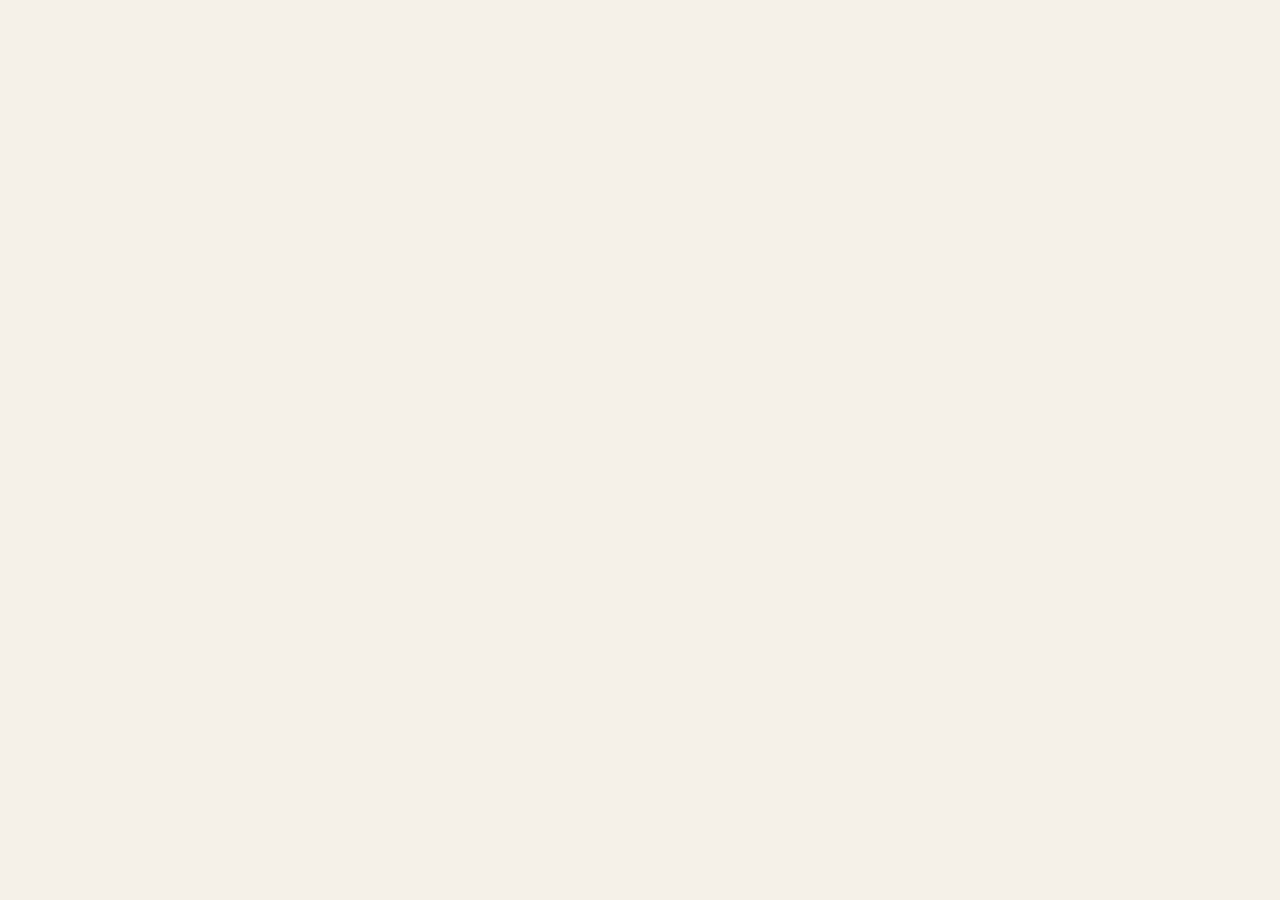
==== pages/adocao.html @ d041452e "Subindo página principal" ====
<!DOCTYPE html>
<html lang="en">
<head>
    <meta charset="UTF-8">
    <meta name="viewport" content="width=device-width, initial-scale=1.0">
    <title>Document</title>
    <link rel="stylesheet" href="../src/css/style.css">
</head>
<body>

</body>
</html>
---- src/css/style.css ----
/* Cores e fontes usadas no site */
:root {
  --verde-escuro: #254f43;
  --verde-suave: #789b83;
  --creme: #f5f1e8;
  --laranja: #e99a58;
  --grafite: #333a36;
  --branco: #ffffff;
}

/* Regras gerais */
* {
  box-sizing: border-box;
}

body {
  margin: 0;
  background: var(--creme);
  color: var(--grafite);
  font-family: Arial, sans-serif;
  line-height: 1.6;
}

a {
  color: inherit;
  text-decoration: none;
}

.container {
  width: 90%;
  max-width: 1100px;
  margin: 0 auto;
}

/* Cabeçalho e navegação */
.cabecalho {
  background: var(--branco);
  border-bottom: 1px solid #e5e2da;
}

.cabecalho-conteudo {
  min-height: 72px;
  display: flex;
  align-items: center;
  justify-content: space-between;
  gap: 20px;
}

.logo {
  color: var(--verde-escuro);
  font-size: 23px;
  font-weight: bold;
}

nav {
  display: flex;
  gap: 24px;
}

nav a {
  font-size: 14px;
}

nav a:hover,
.link:hover {
  color: var(--verde-suave);
}

.botao {
  display: inline-block;
  padding: 11px 18px;
  background: var(--verde-escuro);
  color: var(--branco);
  border-radius: 5px;
  font-size: 14px;
}

.botao:hover {
  background: #193c32;
}

.botao-pequeno {
  padding: 8px 13px;
}

/* Apresentação principal */
.apresentacao {
  display: grid;
  grid-template-columns: 1fr 1fr;
  align-items: center;
  gap: 45px;
  padding-top: 55px;
  padding-bottom: 60px;
}

.etiqueta {
  color: var(--verde-suave);
  font-size: 12px;
  font-weight: bold;
  letter-spacing: 1px;
}

h1,
h2,
h3,
p {
  margin-top: 0;
}

h1,
h2 {
  color: var(--verde-escuro);
  line-height: 1.2;
}

h1 {
  max-width: 500px;
  margin-bottom: 18px;
  font-size: 42px;
}

.apresentacao-texto > p:not(.etiqueta) {
  max-width: 460px;
  margin-bottom: 24px;
}

.foto-principal {
  display: block;
  width: 100%;
  height: 350px;
  object-fit: cover;
  border-radius: 10px;
}

/* Cartões dos animais */
.secao {
  padding: 55px 0;
}

.animais {
  background: var(--branco);
}

.titulo-secao {
  display: flex;
  align-items: end;
  justify-content: space-between;
  margin-bottom: 25px;
}

h2 {
  margin-bottom: 0;
  font-size: 30px;
}

.link {
  color: var(--verde-escuro);
  font-weight: bold;
  font-size: 14px;
}

.lista-animais {
  display: grid;
  grid-template-columns: repeat(3, 1fr);
  gap: 22px;
}

.cartao-animal {
  overflow: hidden;
  border: 1px solid #e8e7e1;
  border-radius: 7px;
  background: var(--branco);
}

.cartao-animal img {
  display: block;
  width: 100%;
  height: 220px;
  object-fit: cover;
}

.cartao-texto {
  padding: 14px 16px;
}

.cartao-texto h3 {
  margin-bottom: 4px;
  color: var(--verde-escuro);
  font-size: 19px;
}

.cartao-texto p,
.observacao {
  margin-bottom: 0;
  color: #687069;
  font-size: 13px;
}

.observacao {
  margin-top: 15px;
  text-align: right;
  font-size: 11px;
}

/* Etapas da adoção */
.adocao-conteudo {
  display: grid;
  grid-template-columns: 1fr 1.2fr;
  column-gap: 55px;
  row-gap: 22px;
  align-items: start;
}

.adocao-conteudo > div > p:not(.etiqueta) {
  max-width: 390px;
  margin-top: 15px;
}

.etapas {
  margin: 0;
  padding-left: 24px;
}

.etapas li {
  padding: 0 0 14px 5px;
}

.etapas li::marker {
  color: var(--laranja);
  font-weight: bold;
}

.etapas strong,
.etapas span {
  display: block;
}

.etapas strong {
  color: var(--verde-escuro);
}

.etapas span {
  font-size: 14px;
}

.adocao-conteudo > .link {
  grid-column: 2;
}

/* Chamada e rodapé */
.chamada {
  padding: 35px 0;
  background: var(--verde-suave);
}

.chamada-conteudo {
  display: flex;
  align-items: center;
  justify-content: space-between;
  gap: 20px;
}

.chamada .etiqueta,
.chamada h2 {
  color: var(--branco);
}

.chamada h2 {
  font-size: 28px;
}

.botao-claro {
  background: var(--branco);
  color: var(--verde-escuro);
}

.botao-claro:hover {
  background: var(--creme);
}

.rodape {
  padding: 24px 0;
  background: var(--verde-escuro);
  color: var(--branco);
}

.rodape-conteudo {
  display: flex;
  align-items: center;
  justify-content: space-between;
  gap: 20px;
}

.logo-claro {
  color: var(--branco);
}

.rodape p,
.rodape span {
  margin: 0;
  font-size: 12px;
}

/* Ajustes para telas pequenas */
@media (max-width: 700px) {
  .cabecalho-conteudo {
    padding: 14px 0;
    flex-wrap: wrap;
  }

  nav {
    order: 3;
    width: 100%;
    justify-content: space-between;
    gap: 10px;
  }

  nav a {
    font-size: 12px;
  }

  .apresentacao {
    grid-template-columns: 1fr;
    gap: 25px;
    padding-top: 40px;
  }

  h1 {
    font-size: 35px;
  }

  .foto-principal {
    height: 270px;
  }

  .lista-animais {
    grid-template-columns: 1fr;
  }

  .cartao-animal img {
    height: 250px;
  }

  .adocao-conteudo {
    grid-template-columns: 1fr;
    gap: 22px;
  }

  .adocao-conteudo > .link {
    grid-column: 1;
  }

  .chamada-conteudo,
  .rodape-conteudo {
    align-items: flex-start;
    flex-direction: column;
  }
}
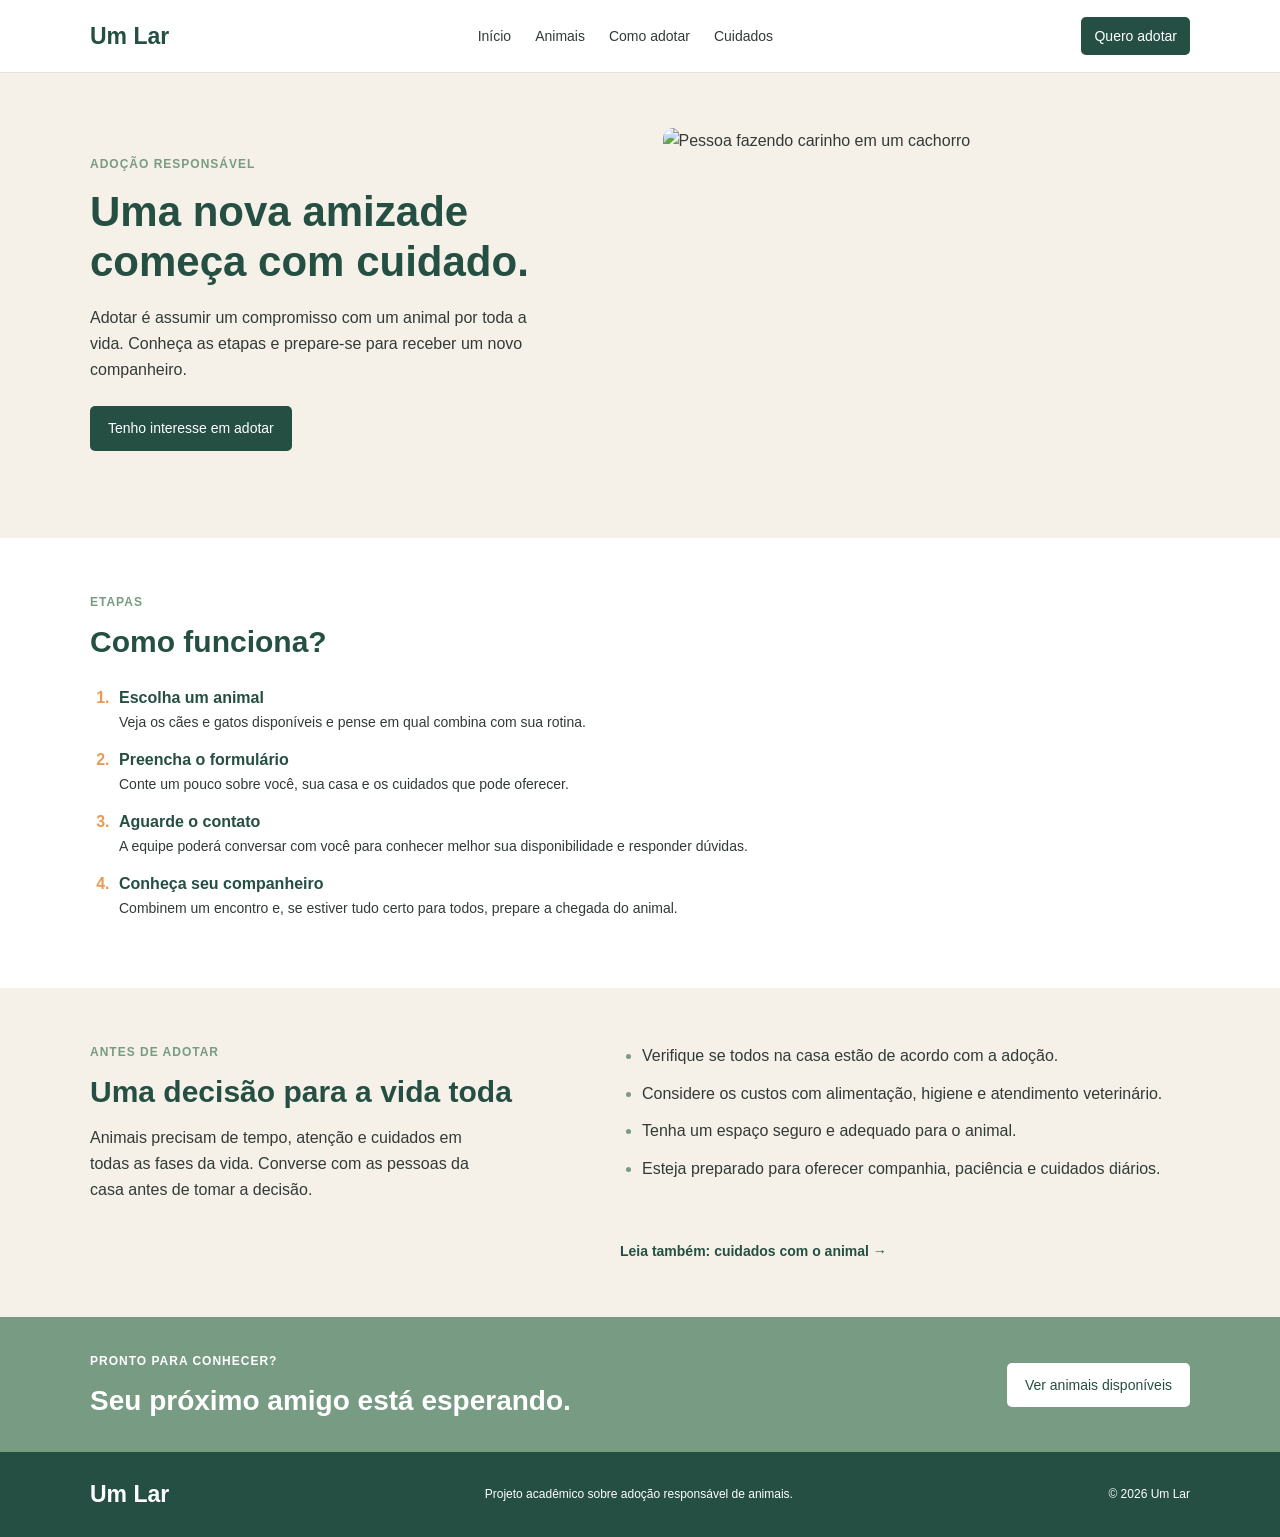
==== commit 1fc31157: "Adicionando páginas de Adoção e Cuidados; Ajutando href; Adicionando favicon nas páginas" ====
--- a/pages/adocao.html
+++ b/pages/adocao.html
@@ -1,12 +1,85 @@
 <!DOCTYPE html>
-<html lang="en">
+<html lang="pt-BR">
 <head>
-    <meta charset="UTF-8">
-    <meta name="viewport" content="width=device-width, initial-scale=1.0">
-    <title>Document</title>
-    <link rel="stylesheet" href="../src/css/style.css">
+  <link rel="icon" type="image/svg+xml" href="../src/images/favicon.svg"><meta charset="UTF-8">
+  <meta name="viewport" content="width=device-width, initial-scale=1.0">
+  <meta name="description" content="Entenda as etapas para adotar um animal com responsabilidade.">
+  <title>Um Lar | Como adotar</title>
+  <link rel="stylesheet" href="../src/css/style.css">
 </head>
 <body>
+  <header class="cabecalho">
+    <div class="container cabecalho-conteudo">
+      <a class="logo" href="../index.html">Um Lar</a>
+      <nav aria-label="Navegação principal">
+        <a href="../index.html">Início</a>
+        <a href="animais.html">Animais</a>
+        <a href="adocao.html">Como adotar</a>
+        <a href="cuidados.html">Cuidados</a>
+      </nav>
+      <a class="botao botao-pequeno" href="formulario.html">Quero adotar</a>
+    </div>
+  </header>
 
+  <main>
+    <section class="apresentacao container">
+      <div class="apresentacao-texto">
+        <p class="etiqueta">ADOÇÃO RESPONSÁVEL</p>
+        <h1>Uma nova amizade começa com cuidado.</h1>
+        <p>Adotar é assumir um compromisso com um animal por toda a vida. Conheça as etapas e prepare-se para receber um novo companheiro.</p>
+        <a class="botao" href="formulario.html">Tenho interesse em adotar</a>
+      </div>
+      <img class="foto-principal" src="https://images.unsplash.com/photo-1601758228041-f3b2795255f1?auto=format&fit=crop&w=1000&q=85" alt="Pessoa fazendo carinho em um cachorro">
+    </section>
+
+    <section class="animais secao">
+      <div class="container">
+        <p class="etiqueta">ETAPAS</p>
+        <h2>Como funciona?</h2>
+        <ol class="etapas etapas-adocao">
+          <li><strong>Escolha um animal</strong><span>Veja os cães e gatos disponíveis e pense em qual combina com sua rotina.</span></li>
+          <li><strong>Preencha o formulário</strong><span>Conte um pouco sobre você, sua casa e os cuidados que pode oferecer.</span></li>
+          <li><strong>Aguarde o contato</strong><span>A equipe poderá conversar com você para conhecer melhor sua disponibilidade e responder dúvidas.</span></li>
+          <li><strong>Conheça seu companheiro</strong><span>Combinem um encontro e, se estiver tudo certo para todos, prepare a chegada do animal.</span></li>
+        </ol>
+      </div>
+    </section>
+
+    <section class="secao">
+      <div class="container adocao-conteudo">
+        <div>
+          <p class="etiqueta">ANTES DE ADOTAR</p>
+          <h2>Uma decisão para a vida toda</h2>
+          <p>Animais precisam de tempo, atenção e cuidados em todas as fases da vida. Converse com as pessoas da casa antes de tomar a decisão.</p>
+        </div>
+        <ul class="lista-cuidados">
+          <li>Verifique se todos na casa estão de acordo com a adoção.</li>
+          <li>Considere os custos com alimentação, higiene e atendimento veterinário.</li>
+          <li>Tenha um espaço seguro e adequado para o animal.</li>
+          <li>Esteja preparado para oferecer companhia, paciência e cuidados diários.</li>
+        </ul>
+        <a class="link" href="cuidados.html">Leia também: cuidados com o animal →</a>
+      </div>
+    </section>
+
+    <section class="chamada">
+      <div class="container chamada-conteudo">
+        <div>
+          <p class="etiqueta">PRONTO PARA CONHECER?</p>
+          <h2>Seu próximo amigo está esperando.</h2>
+        </div>
+        <a class="botao botao-claro" href="animais.html">Ver animais disponíveis</a>
+      </div>
+    </section>
+  </main>
+
+  <footer class="rodape">
+    <div class="container rodape-conteudo">
+      <a class="logo logo-claro" href="../index.html">Um Lar</a>
+      <p>Projeto acadêmico sobre adoção responsável de animais.</p>
+      <span>© 2026 Um Lar</span>
+    </div>
+  </footer>
 </body>
-</html>+</html>
+
--- a/src/css/style.css
+++ b/src/css/style.css
@@ -166,10 +166,17 @@
 }
 
 .cartao-animal {
+  display: block;
   overflow: hidden;
   border: 1px solid #e8e7e1;
   border-radius: 7px;
   background: var(--branco);
+  transition: transform 0.2s ease, box-shadow 0.2s ease;
+}
+
+.cartao-animal:hover {
+  transform: translateY(-2px);
+  box-shadow: 0 8px 18px rgba(37, 79, 67, 0.12);
 }
 
 .cartao-animal img {
@@ -356,3 +363,137 @@
     flex-direction: column;
   }
 }
+
+
+/*Css do formulario */
+
+#form-adocao {
+  background: var(--branco);
+  padding: 30px;
+  border-radius: 10px;
+  border: 1px solid #e8e7e1;
+  box-shadow: 0 4px 6px rgba(0,0,0,0.05);
+  margin-top: 20px;
+}
+
+#form-adocao p {
+  margin-bottom: 20px;
+  display: flex;
+  flex-direction: column;
+  gap: 8px;
+}
+
+#form-adocao p:has(input[type="radio"]) {
+    flex-direction: row;
+    align-items: center;
+    flex-wrap: wrap; 
+}
+
+#form-adocao input[type="text"],
+#form-adocao input[type="email"],
+#form-adocao input[type="tel"],
+#form-adocao select,
+#form-adocao textarea {
+  width: 100%;
+  padding: 12px 15px;
+  border: 1px solid #ccc;
+  border-radius: 5px;
+  font-family: inherit; 
+  font-size: 15px;
+  color: var(--grafite);
+  background-color: var(--branco);
+  transition: border-color 0.3s ease; 
+}
+
+#form-adocao input[type="text"]:focus,
+#form-adocao input[type="email"]:focus,
+#form-adocao input[type="tel"]:focus,
+#form-adocao select:focus,
+#form-adocao textarea:focus {
+  outline: none;
+  border-color: var(--verde-suave);
+  box-shadow: 0 0 0 2px rgba(120, 155, 131, 0.2);
+}
+
+#form-adocao textarea {
+  resize: vertical;
+  min-height: 100px;
+}
+
+#form-adocao input[readonly] {
+  background-color: #f9f9f9;
+  color: #777;
+  cursor: not-allowed;
+}
+
+#form-adocao p:has(#cep) {
+    display: grid;
+    grid-template-columns: 1fr 2fr 1fr 1fr;
+    gap: 15px;
+}
+
+#form-adocao p:has(#bairro) {
+    display: grid;
+    grid-template-columns: 1fr 1fr 1fr;
+    gap: 15px;
+}
+
+@media (max-width: 700px) {
+  #form-adocao {
+    padding: 20px;
+  }
+  
+  #form-adocao p:has(#cep),
+  #form-adocao p:has(#bairro) {
+      grid-template-columns: 1fr; 
+  }
+}
+
+/* Conteúdo das páginas de adoção e cuidados */
+.etapas-adocao {
+  margin-top: 25px;
+  max-width: 750px;
+}
+
+.lista-cuidados {
+  margin: 0;
+  padding-left: 22px;
+}
+
+.lista-cuidados li {
+  margin-bottom: 12px;
+}
+
+.lista-cuidados li::marker {
+  color: var(--verde-suave);
+}
+
+.grade-cuidados {
+  display: grid;
+  grid-template-columns: repeat(3, 1fr);
+  gap: 18px;
+  margin-top: 25px;
+}
+
+.item-cuidado {
+  padding: 20px;
+  background: var(--branco);
+  border: 1px solid #e8e7e1;
+  border-radius: 7px;
+}
+
+.item-cuidado h3 {
+  margin-bottom: 8px;
+  color: var(--verde-escuro);
+}
+
+.item-cuidado p {
+  margin: 0;
+  font-size: 14px;
+}
+
+@media (max-width: 700px) {
+  .grade-cuidados {
+    grid-template-columns: 1fr;
+  }
+}
